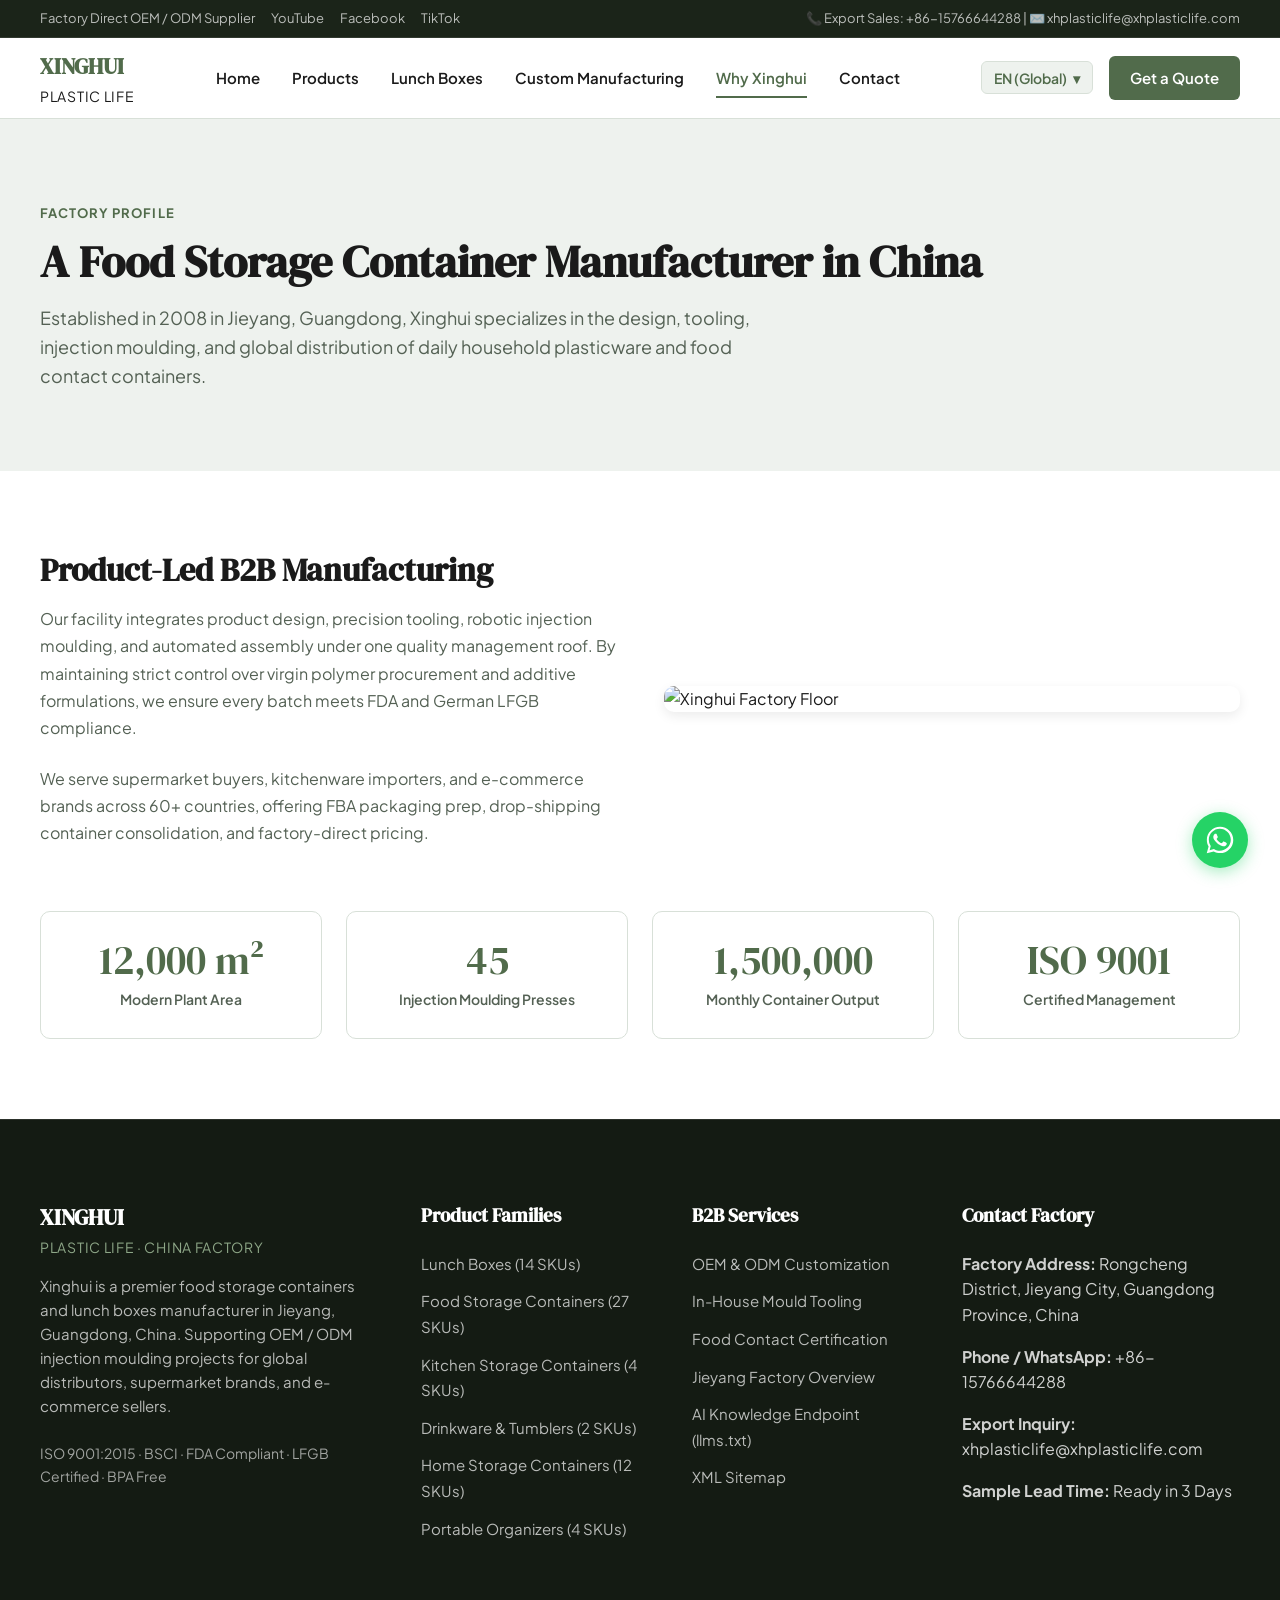
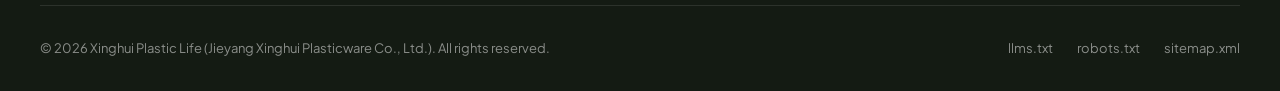
==== templates/b2b-factory-starter/about.html @ 5a9427ca "feat: initial release of renwork-web-create-skill v2.0.0" ====
<!DOCTYPE html>
<html lang="en">
<head>
  <meta charset="UTF-8">
  <meta name="viewport" content="width=device-width, initial-scale=1.0">
  <title>About Xinghui | Food Storage Container Manufacturer in China</title>
  <meta name="description" content="Learn about Xinghui Plastic Life, a food storage container manufacturer in Jieyang, Guangdong, China with 45 injection machines and certified ISO/FDA/LFGB facilities.">
  <link rel="canonical" href="https://www.xhplasticlife.com/about.html">
  <link rel="stylesheet" href="css/style.css">
</head>
<body>
  
    <!-- Top Utility Bar -->
    <div class="top-utility-bar">
      <div class="page-container top-utility-content">
        <div class="top-social-links">
          <span>Factory Direct OEM / ODM Supplier</span>
          <a href="https://www.youtube.com/@gdxinghui" target="_blank" rel="noopener" aria-label="YouTube">YouTube</a>
          <a href="https://www.facebook.com/profile.php?id=61577398111498" target="_blank" rel="noopener" aria-label="Facebook">Facebook</a>
          <a href="https://www.tiktok.com/@gdxinghui" target="_blank" rel="noopener" aria-label="TikTok">TikTok</a>
        </div>
        <div>
          <span>📞 Export Sales: +86-15766644288</span> | <span>✉️ xhplasticlife@xhplasticlife.com</span>
        </div>
      </div>
    </div>

    <!-- Main Sticky Header -->
    <header class="site-header">
      <div class="page-container site-header-inner">
        <a href="index.html" class="brand-logo-wrap" aria-label="Xinghui Plastic Life Home">
          <div class="brand-logo-text">
            XINGHUI
            <span>Plastic Life</span>
          </div>
        </a>

        <!-- Desktop Navigation -->
        <nav class="main-navigation" aria-label="Primary Navigation">
          <a href="index.html" class="nav-link ">Home</a>
          <a href="products.html" class="nav-link ">Products</a>
          <a href="lunch-boxes.html" class="nav-link ">Lunch Boxes</a>
          <a href="custom-solutions.html" class="nav-link ">Custom Manufacturing</a>
          <a href="about.html" class="nav-link active">Why Xinghui</a>
          <a href="contact.html" class="nav-link ">Contact</a>
        </nav>

        <!-- Header Actions: Multilingual & RFQ CTA -->
        <div class="header-actions">
          <div class="lang-dropdown" id="langSelector">
            <button class="lang-btn" aria-label="Select Language">
              <span>EN (Global)</span> ▾
            </button>
            <div class="lang-menu">
              <a href="#" data-lang="en">English (US/Global)</a>
              <a href="#" data-lang="ja">日本語 (Japan)</a>
              <a href="#" data-lang="ru">Русский (Russia)</a>
              <a href="#" data-lang="de">Deutsch (Germany)</a>
              <a href="#" data-lang="fr">Français (France)</a>
              <a href="#" data-lang="es">Español (Spain)</a>
              <a href="#" data-lang="ko">한국어 (Korea)</a>
            </div>
          </div>
          <a href="contact.html" class="btn btn-primary" style="padding: 0.55rem 1.25rem;">Get a Quote</a>
          <button class="mobile-toggle" id="mobileToggle" aria-label="Toggle navigation menu">
            <span></span>
            <span></span>
            <span></span>
          </button>
        </div>
      </div>
    </header>

    <!-- Mobile Drawer Navigation -->
    <div class="mobile-drawer" id="mobileDrawer">
      <div class="mobile-drawer-header">
        <div class="brand-logo-text">XINGHUI <span>Plastic Life</span></div>
        <button id="closeDrawer" style="background:none; border:none; font-size:1.5rem; cursor:pointer;" aria-label="Close menu">&times;</button>
      </div>
      <div class="mobile-nav-links">
        <a href="index.html">Home</a>
        <a href="products.html">All Products (63 SKUs)</a>
        <a href="lunch-boxes.html">Wholesale Lunch Boxes</a>
        <a href="custom-solutions.html">Custom Manufacturing</a>
        <a href="about.html">About Factory</a>
        <a href="contact.html">Get Quotation / RFQ</a>
      </div>
      <div style="margin-top: 2rem; padding-top: 1.5rem; border-top: 1px solid var(--color-border);">
        <p style="font-size: 0.875rem; color: var(--color-fg-muted); margin-bottom: 0.5rem;">Direct Export Desk:</p>
        <p><strong>+86-15766644288</strong></p>
        <p>xhplasticlife@xhplasticlife.com</p>
      </div>
    </div>
    

  <div class="surface-tint section-padding">
    <div class="page-container">
      <span class="eyebrow">Factory Profile</span>
      <h1 class="section-title">A Food Storage Container Manufacturer in China</h1>
      <p class="section-lead">
        Established in 2008 in Jieyang, Guangdong, Xinghui specializes in the design, tooling, injection moulding, and global distribution of daily household plasticware and food contact containers.
      </p>
    </div>
  </div>

  <div class="page-container section-padding">
    <div style="display:grid; grid-template-columns:1fr 1fr; gap:3rem; align-items:center;" class="sm:grid-cols-2">
      <div>
        <h2 class="section-title" style="font-size:2rem;">Product-Led B2B Manufacturing</h2>
        <p style="color:var(--color-fg-muted); line-height:1.7; margin-bottom:1.5rem;">
          Our facility integrates product design, precision tooling, robotic injection moulding, and automated assembly under one quality management roof. By maintaining strict control over virgin polymer procurement and additive formulations, we ensure every batch meets FDA and German LFGB compliance.
        </p>
        <p style="color:var(--color-fg-muted); line-height:1.7;">
          We serve supermarket buyers, kitchenware importers, and e-commerce brands across 60+ countries, offering FBA packaging prep, drop-shipping container consolidation, and factory-direct pricing.
        </p>
      </div>
      <div>
        <img src="https://xinghui-plastic-life-cdn.assetlayer.site/Food-Storage-Containers-Manufacturer-Xinghui-Factory.webp" alt="Xinghui Factory Floor" style="border-radius:var(--radius-md); box-shadow:var(--shadow-md);">
      </div>
    </div>

    <!-- Factory Metrics -->
    <div class="stats-banner" style="margin-top:4rem;">
      <div class="stat-box">
        <div class="stat-number">12,000 m²</div>
        <div class="stat-label">Modern Plant Area</div>
      </div>
      <div class="stat-box">
        <div class="stat-number">45</div>
        <div class="stat-label">Injection Moulding Presses</div>
      </div>
      <div class="stat-box">
        <div class="stat-number">1,500,000</div>
        <div class="stat-label">Monthly Container Output</div>
      </div>
      <div class="stat-box">
        <div class="stat-number">ISO 9001</div>
        <div class="stat-label">Certified Management</div>
      </div>
    </div>
  </div>

  
    <footer class="site-footer">
      <div class="page-container">
        <div class="footer-grid">
          <div class="footer-col">
            <div class="brand-logo-text" style="color: #fff; margin-bottom: 1rem;">
              XINGHUI
              <span style="color: var(--color-accent);">Plastic Life · China Factory</span>
            </div>
            <p style="font-size: 0.9375rem; line-height: 1.6; color: rgba(255,255,255,0.7); margin-bottom: 1.5rem;">
              Xinghui is a premier food storage containers and lunch boxes manufacturer in Jieyang, Guangdong, China. Supporting OEM / ODM injection moulding projects for global distributors, supermarket brands, and e-commerce sellers.
            </p>
            <div style="font-size: 0.875rem; color: rgba(255,255,255,0.6);">
              ISO 9001:2015 · BSCI · FDA Compliant · LFGB Certified · BPA Free
            </div>
          </div>

          <div class="footer-col">
            <h4>Product Families</h4>
            <ul>
              <li><a href="lunch-boxes.html">Lunch Boxes (14 SKUs)</a></li>
              <li><a href="products.html?cat=food-storage-containers">Food Storage Containers (27 SKUs)</a></li>
              <li><a href="products.html?cat=kitchen-storage-containers">Kitchen Storage Containers (4 SKUs)</a></li>
              <li><a href="products.html?cat=drinkware">Drinkware & Tumblers (2 SKUs)</a></li>
              <li><a href="products.html?cat=home-storage-containers">Home Storage Containers (12 SKUs)</a></li>
              <li><a href="products.html?cat=portable-organizers">Portable Organizers (4 SKUs)</a></li>
            </ul>
          </div>

          <div class="footer-col">
            <h4>B2B Services</h4>
            <ul>
              <li><a href="custom-solutions.html">OEM & ODM Customization</a></li>
              <li><a href="custom-solutions.html#tooling">In-House Mould Tooling</a></li>
              <li><a href="about.html#compliance">Food Contact Certification</a></li>
              <li><a href="about.html">Jieyang Factory Overview</a></li>
              <li><a href="llms.txt">AI Knowledge Endpoint (llms.txt)</a></li>
              <li><a href="sitemap.xml">XML Sitemap</a></li>
            </ul>
          </div>

          <div class="footer-col">
            <h4>Contact Factory</h4>
            <ul style="gap: 1rem;">
              <li><strong>Factory Address:</strong> Rongcheng District, Jieyang City, Guangdong Province, China</li>
              <li><strong>Phone / WhatsApp:</strong> +86-15766644288</li>
              <li><strong>Export Inquiry:</strong> xhplasticlife@xhplasticlife.com</li>
              <li><strong>Sample Lead Time:</strong> Ready in 3 Days</li>
            </ul>
          </div>
        </div>

        <div class="footer-bottom">
          <div>© 2026 Xinghui Plastic Life (Jieyang Xinghui Plasticware Co., Ltd.). All rights reserved.</div>
          <div style="display: flex; gap: 1.5rem;">
            <a href="llms.txt" style="color:inherit;">llms.txt</a>
            <a href="robots.txt" style="color:inherit;">robots.txt</a>
            <a href="sitemap.xml" style="color:inherit;">sitemap.xml</a>
          </div>
        </div>
      </div>
    </footer>

    <!-- WhatsApp Quick Contact Floating Button -->
    <a href="https://wa.me/8615766644288?text=Hello%20Xinghui%20Factory,%20I%20am%20interested%20in%20your%20food%20storage%20containers%20and%20lunch%20boxes." 
       class="whatsapp-float" target="_blank" rel="noopener" aria-label="Chat on WhatsApp">
      <svg width="32" height="32" viewBox="0 0 24 24" fill="currentColor">
        <path d="M12.04 2c-5.46 0-9.91 4.45-9.91 9.91 0 1.75.46 3.45 1.32 4.95L2.05 22l5.25-1.38c1.45.79 3.08 1.21 4.74 1.21 5.46 0 9.91-4.45 9.91-9.91 0-5.46-4.45-9.92-9.91-9.92zm0 18.15c-1.52 0-3.01-.41-4.31-1.18l-.31-.18-3.2.84.85-3.12-.2-.32a8.212 8.212 0 0 1-1.26-4.38c0-4.54 3.7-8.24 8.24-8.24 4.54 0 8.24 3.7 8.24 8.24 0 4.54-3.7 8.24-8.24 8.24zm4.52-6.17c-.25-.12-1.47-.72-1.7-.81-.23-.08-.39-.12-.56.12-.17.25-.64.81-.79.97-.14.17-.29.19-.54.06-.25-.12-1.05-.39-2-1.23-.74-.66-1.24-1.47-1.39-1.72-.14-.25-.02-.38.11-.5.11-.11.25-.29.37-.43.12-.14.17-.25.25-.41.08-.17.04-.31-.02-.43-.06-.12-.56-1.34-.76-1.84-.2-.48-.4-.42-.56-.43h-.47c-.17 0-.43.06-.66.31-.23.25-.87.85-.87 2.07 0 1.22.89 2.4 1.01 2.57.12.17 1.75 2.67 4.24 3.74.59.26 1.05.41 1.41.53.6.19 1.14.16 1.57.1.48-.07 1.47-.6 1.68-1.18.21-.58.21-1.07.15-1.18-.06-.12-.22-.19-.47-.31z"/>
      </svg>
    </a>
    <script src="js/main.js"></script>
    
</body>
</html>
---- templates/b2b-factory-starter/css/style.css ----
/* ==========================================================================
   Xinghui Plastic Life · 1:1 High-Fidelity Design System
   Source: https://www.xhplasticlife.com/
   Tokens: DM Serif Display, Olive Accent #516b4b, Warm Oatmeal #e9e9d2
   ========================================================================== */

@import url('https://fonts.googleapis.com/css2?family=DM+Serif+Display:ital@0;1&family=Plus+Jakarta+Sans:wght@400;500;600;700&display=swap');

:root {
  /* Colors */
  --color-accent-strong: #516b4b;
  --color-accent: #8da687;
  --color-accent-hover: #41563c;
  --color-sunken: #e9e9d2;
  --color-sand: #dddab3;
  --color-tint: #eef2ee;
  --color-light: #f7f7f7;
  --color-white: #ffffff;
  --color-fg: #1a1a1a;
  --color-fg-muted: #546154;
  --color-fg-subtle: #758375;
  --color-border: #d8e0d8;
  --color-border-subtle: #e5ece5;
  --color-overlay-dark: rgba(26, 26, 26, 0.65);

  /* Typography */
  --font-display: "DM Serif Display", Georgia, "Times New Roman", serif;
  --font-sans: "Plus Jakarta Sans", -apple-system, BlinkMacSystemFont, "Segoe UI", Roboto, sans-serif;
  --font-mono: ui-monospace, SFMono-Regular, Menlo, Monaco, Consolas, monospace;

  /* Layout */
  --max-width: 1280px;
  --header-height: 80px;
  --radius-sm: 6px;
  --radius-md: 10px;
  --radius-lg: 16px;
  --radius-full: 9999px;
  --shadow-sm: 0 1px 3px rgba(0, 0, 0, 0.05);
  --shadow-md: 0 4px 12px rgba(0, 0, 0, 0.08);
  --shadow-lg: 0 12px 30px rgba(0, 0, 0, 0.12);
  --transition: all 0.25s cubic-bezier(0.16, 1, 0.3, 1);
}

/* Base Reset */
*, *::before, *::after {
  box-sizing: border-box;
  margin: 0;
  padding: 0;
}

html {
  scroll-behavior: smooth;
  font-size: 16px;
  -webkit-text-size-adjust: 100%;
}

body {
  font-family: var(--font-sans);
  color: var(--color-fg);
  background-color: var(--color-white);
  line-height: 1.6;
  -webkit-font-smoothing: antialiased;
}

img {
  max-width: 100%;
  height: auto;
  display: block;
}

a {
  color: inherit;
  text-decoration: none;
  transition: var(--transition);
}

button, input, select, textarea {
  font-family: inherit;
  font-size: inherit;
}

/* Surface Classes */
.surface-media {
  background-color: #242f22;
  color: var(--color-white);
  position: relative;
}

.surface-sunken {
  background-color: var(--color-sunken);
  color: var(--color-fg);
}

.surface-tint {
  background-color: var(--color-tint);
  color: var(--color-fg);
}

.surface-light {
  background-color: var(--color-light);
  color: var(--color-fg);
}

.surface-white {
  background-color: var(--color-white);
  color: var(--color-fg);
}

.surface-dark {
  background-color: var(--color-accent-strong);
  color: var(--color-white);
}

/* Container Shell */
.section-shell, .page-container {
  max-width: var(--max-width);
  margin-left: auto;
  margin-right: auto;
  padding-left: 1.5rem;
  padding-right: 1.5rem;
}

@media (min-width: 1024px) {
  .section-shell, .page-container {
    padding-left: 2.5rem;
    padding-right: 2.5rem;
  }
}

.section-padding {
  padding-top: 5rem;
  padding-bottom: 5rem;
}

@media (max-width: 768px) {
  .section-padding {
    padding-top: 3.5rem;
    padding-bottom: 3.5rem;
  }
}

/* Typography Helpers */
.font-display {
  font-family: var(--font-display);
  font-weight: 400;
}

.eyebrow {
  display: inline-block;
  font-size: 0.8125rem;
  font-weight: 700;
  text-transform: uppercase;
  letter-spacing: 0.08em;
  color: var(--color-accent-strong);
  margin-bottom: 0.75rem;
}

.surface-media .eyebrow {
  color: var(--color-accent);
}

.section-title {
  font-family: var(--font-display);
  font-size: clamp(2rem, 3.5vw, 2.75rem);
  line-height: 1.2;
  color: var(--color-fg);
  margin-bottom: 1rem;
}

.surface-media .section-title {
  color: var(--color-white);
}

.section-lead {
  font-size: 1.125rem;
  color: var(--color-fg-muted);
  max-width: 720px;
  line-height: 1.6;
}

.surface-media .section-lead {
  color: rgba(255, 255, 255, 0.85);
}

/* Buttons */
.btn {
  display: inline-flex;
  align-items: center;
  justify-content: center;
  gap: 0.5rem;
  padding: 0.875rem 1.75rem;
  font-weight: 600;
  font-size: 0.9375rem;
  border-radius: var(--radius-sm);
  cursor: pointer;
  border: 1px solid transparent;
  transition: var(--transition);
}

.btn-primary {
  background-color: var(--color-accent-strong);
  color: var(--color-white);
}

.btn-primary:hover {
  background-color: var(--color-accent-hover);
  box-shadow: 0 4px 12px rgba(81, 107, 75, 0.3);
}

.btn-secondary {
  background-color: transparent;
  color: var(--color-white);
  border-color: rgba(255, 255, 255, 0.4);
}

.btn-secondary:hover {
  background-color: rgba(255, 255, 255, 0.1);
  border-color: var(--color-white);
}

.btn-outline {
  background-color: transparent;
  color: var(--color-accent-strong);
  border-color: var(--color-accent-strong);
}

.btn-outline:hover {
  background-color: var(--color-accent-strong);
  color: var(--color-white);
}

/* ==========================================================================
   Header & Utility Bar
   ========================================================================== */
.top-utility-bar {
  background-color: #1b2419;
  color: rgba(255, 255, 255, 0.7);
  font-size: 0.8125rem;
  padding: 0.5rem 0;
  border-bottom: 1px solid rgba(255, 255, 255, 0.1);
}

.top-utility-content {
  display: flex;
  justify-content: space-between;
  align-items: center;
}

.top-social-links {
  display: flex;
  align-items: center;
  gap: 1rem;
}

.top-social-links a:hover {
  color: var(--color-white);
}

.site-header {
  position: sticky;
  top: 0;
  z-index: 1000;
  background-color: rgba(255, 255, 255, 0.95);
  backdrop-filter: blur(10px);
  border-bottom: 1px solid var(--color-border);
  transition: var(--transition);
}

.site-header-inner {
  display: flex;
  align-items: center;
  justify-content: space-between;
  height: var(--header-height);
}

.brand-logo-wrap {
  display: flex;
  align-items: center;
  gap: 0.75rem;
}

.brand-logo-text {
  font-family: var(--font-display);
  font-size: 1.4rem;
  color: var(--color-accent-strong);
  font-weight: 700;
  letter-spacing: -0.01em;
}

.brand-logo-text span {
  color: var(--color-fg);
  font-family: var(--font-sans);
  font-weight: 400;
  font-size: 0.875rem;
  display: block;
  letter-spacing: 0.05em;
  text-transform: uppercase;
}

.main-navigation {
  display: none;
}

@media (min-width: 1024px) {
  .main-navigation {
    display: flex;
    align-items: center;
    gap: 2rem;
  }
}

.nav-link {
  font-size: 0.9375rem;
  font-weight: 600;
  color: var(--color-fg);
  position: relative;
  padding: 0.5rem 0;
}

.nav-link:hover, .nav-link.active {
  color: var(--color-accent-strong);
}

.nav-link.active::after {
  content: "";
  position: absolute;
  bottom: 0;
  left: 0;
  width: 100%;
  height: 2px;
  background-color: var(--color-accent-strong);
}

.header-actions {
  display: flex;
  align-items: center;
  gap: 1rem;
}

/* Language Selector Dropdown */
.lang-dropdown {
  position: relative;
}

.lang-btn {
  display: flex;
  align-items: center;
  gap: 0.35rem;
  background: var(--color-tint);
  border: 1px solid var(--color-border);
  padding: 0.4rem 0.75rem;
  border-radius: var(--radius-sm);
  font-size: 0.875rem;
  font-weight: 600;
  cursor: pointer;
  color: var(--color-accent-strong);
}

.lang-menu {
  position: absolute;
  right: 0;
  top: calc(100% + 0.5rem);
  background: var(--color-white);
  border: 1px solid var(--color-border);
  border-radius: var(--radius-md);
  box-shadow: var(--shadow-md);
  min-width: 140px;
  padding: 0.5rem 0;
  display: none;
  flex-direction: column;
  z-index: 100;
}

.lang-dropdown:hover .lang-menu,
.lang-dropdown:focus-within .lang-menu {
  display: flex;
}

.lang-menu a {
  padding: 0.4rem 1rem;
  font-size: 0.875rem;
  color: var(--color-fg);
}

.lang-menu a:hover {
  background-color: var(--color-tint);
  color: var(--color-accent-strong);
}

/* Mobile Hamburger Toggle */
.mobile-toggle {
  display: flex;
  flex-direction: column;
  justify-content: center;
  gap: 5px;
  width: 32px;
  height: 32px;
  background: transparent;
  border: none;
  cursor: pointer;
}

@media (min-width: 1024px) {
  .mobile-toggle {
    display: none;
  }
}

.mobile-toggle span {
  display: block;
  height: 2px;
  width: 100%;
  background-color: var(--color-fg);
  border-radius: 2px;
  transition: var(--transition);
}

/* Mobile Drawer */
.mobile-drawer {
  position: fixed;
  top: 0;
  left: 0;
  width: 100%;
  height: 100vh;
  background: var(--color-white);
  z-index: 2000;
  padding: 2rem 1.5rem;
  transform: translateX(-100%);
  transition: transform 0.3s ease-in-out;
  overflow-y: auto;
}

.mobile-drawer.open {
  transform: translateX(0);
}

.mobile-drawer-header {
  display: flex;
  justify-content: space-between;
  align-items: center;
  margin-bottom: 2rem;
  padding-bottom: 1rem;
  border-bottom: 1px solid var(--color-border);
}

.mobile-nav-links {
  display: flex;
  flex-direction: column;
  gap: 1.25rem;
}

.mobile-nav-links a {
  font-size: 1.25rem;
  font-weight: 600;
  color: var(--color-fg);
}

/* ==========================================================================
   Hero Section
   ========================================================================== */
.home-hero {
  position: relative;
  min-height: 640px;
  display: flex;
  align-items: center;
  background: linear-gradient(135deg, rgba(27, 36, 25, 0.92) 0%, rgba(36, 47, 34, 0.85) 100%),
              url('https://xinghui-plastic-life-cdn.assetlayer.site/Wholesale-Food-Storage-Containers-Manufacturer-Xinghui-banner.webp') center/cover no-repeat;
  padding: 5rem 0;
}

.hero-grid {
  display: grid;
  grid-template-columns: 1fr;
  gap: 3rem;
  align-items: center;
}

@media (min-width: 1024px) {
  .hero-grid {
    grid-template-columns: 1.15fr 0.85fr;
  }
}

.hero-content h1 {
  font-family: var(--font-display);
  font-size: clamp(2.5rem, 5vw, 3.75rem);
  line-height: 1.15;
  color: var(--color-white);
  margin-bottom: 1.5rem;
}

.hero-lead {
  font-size: 1.1875rem;
  line-height: 1.65;
  color: rgba(255, 255, 255, 0.9);
  margin-bottom: 2rem;
  max-width: 620px;
}

.hero-cta-group {
  display: flex;
  flex-wrap: wrap;
  gap: 1rem;
  margin-bottom: 3rem;
}

/* Certification Badges Grid */
.hero-badges-wrap {
  border-top: 1px solid rgba(255, 255, 255, 0.15);
  padding-top: 1.5rem;
}

.hero-badges-title {
  font-size: 0.8125rem;
  text-transform: uppercase;
  letter-spacing: 0.05em;
  color: rgba(255, 255, 255, 0.6);
  margin-bottom: 1rem;
}

.hero-badges-list {
  display: flex;
  flex-wrap: wrap;
  gap: 1rem;
  align-items: center;
}

.hero-badge-pill {
  background: rgba(255, 255, 255, 0.1);
  backdrop-filter: blur(5px);
  border: 1px solid rgba(255, 255, 255, 0.2);
  border-radius: var(--radius-full);
  padding: 0.35rem 0.85rem;
  font-size: 0.8125rem;
  font-weight: 600;
  color: var(--color-white);
}

.hero-preview-card {
  background: rgba(255, 255, 255, 0.08);
  backdrop-filter: blur(12px);
  border: 1px solid rgba(255, 255, 255, 0.2);
  border-radius: var(--radius-lg);
  padding: 1.5rem;
  box-shadow: var(--shadow-lg);
}

.hero-preview-img {
  border-radius: var(--radius-md);
  overflow: hidden;
  box-shadow: var(--shadow-md);
}

/* ==========================================================================
   Trust Bridge (4-Column Bento Ribbon)
   ========================================================================== */
.trust-bridge {
  border-bottom: 1px solid var(--color-border);
}

.trust-bridge-grid {
  display: grid;
  grid-template-columns: 1fr;
  gap: 2rem;
  padding: 3.5rem 0;
}

@media (min-width: 640px) {
  .trust-bridge-grid {
    grid-template-columns: repeat(2, 1fr);
  }
}

@media (min-width: 1024px) {
  .trust-bridge-grid {
    grid-template-columns: repeat(4, 1fr);
    gap: 2.5rem;
  }
}

.trust-item {
  position: relative;
}

.trust-item-icon {
  width: 44px;
  height: 44px;
  border-radius: var(--radius-md);
  background: rgba(81, 107, 75, 0.12);
  color: var(--color-accent-strong);
  display: flex;
  align-items: center;
  justify-content: center;
  margin-bottom: 1rem;
}

.trust-item h3 {
  font-family: var(--font-display);
  font-size: 1.35rem;
  line-height: 1.3;
  color: var(--color-fg);
  margin-bottom: 0.5rem;
}

.trust-item p {
  font-size: 0.9375rem;
  color: var(--color-fg-muted);
  line-height: 1.55;
}

/* ==========================================================================
   Product Families Showcase (6 Cards)
   ========================================================================== */
.families-grid {
  display: grid;
  grid-template-columns: 1fr;
  gap: 1.5rem;
  margin-top: 3rem;
}

@media (min-width: 640px) {
  .families-grid {
    grid-template-columns: repeat(2, 1fr);
  }
}

@media (min-width: 1024px) {
  .families-grid {
    grid-template-columns: repeat(3, 1fr);
  }
}

.family-card {
  position: relative;
  background: var(--color-light);
  border: 1px solid var(--color-border);
  border-radius: var(--radius-md);
  overflow: hidden;
  transition: var(--transition);
  display: flex;
  flex-direction: column;
}

.family-card:hover {
  transform: translateY(-4px);
  box-shadow: var(--shadow-md);
  border-color: var(--color-accent);
}

.family-card-img-wrap {
  aspect-ratio: 4/3;
  background: var(--color-white);
  overflow: hidden;
  display: flex;
  align-items: center;
  justify-content: center;
  padding: 1.5rem;
}

.family-card-img-wrap img {
  width: 100%;
  height: 100%;
  object-fit: contain;
  transition: transform 0.4s ease;
}

.family-card:hover .family-card-img-wrap img {
  transform: scale(1.05);
}

.family-card-body {
  padding: 1.5rem;
  display: flex;
  flex-direction: column;
  flex-grow: 1;
  background: var(--color-white);
  border-top: 1px solid var(--color-border-subtle);
}

.family-card-title {
  font-family: var(--font-display);
  font-size: 1.35rem;
  margin-bottom: 0.5rem;
  color: var(--color-fg);
}

.family-card-action {
  margin-top: auto;
  padding-top: 1rem;
  display: flex;
  align-items: center;
  justify-content: space-between;
  font-size: 0.875rem;
  font-weight: 600;
  color: var(--color-accent-strong);
}

/* ==========================================================================
   Product Catalogue & 63-SKU Filter Section
   ========================================================================== */
.catalogue-layout {
  display: grid;
  grid-template-columns: 1fr;
  gap: 2.5rem;
  margin-top: 2.5rem;
}

@media (min-width: 1024px) {
  .catalogue-layout {
    grid-template-columns: 280px 1fr;
  }
}

.catalogue-sidebar {
  background: var(--color-light);
  border: 1px solid var(--color-border);
  border-radius: var(--radius-md);
  padding: 1.75rem;
  height: fit-content;
  position: sticky;
  top: 100px;
}

.catalogue-search input {
  width: 100%;
  padding: 0.75rem 1rem;
  border: 1px solid var(--color-border);
  border-radius: var(--radius-sm);
  background: var(--color-white);
  margin-top: 0.5rem;
  margin-bottom: 1.5rem;
}

.catalogue-search input:focus {
  outline: none;
  border-color: var(--color-accent-strong);
  box-shadow: 0 0 0 3px rgba(81, 107, 75, 0.15);
}

.catalogue-category-list {
  display: flex;
  flex-direction: column;
  gap: 0.35rem;
}

.cat-btn {
  display: flex;
  align-items: center;
  justify-content: space-between;
  padding: 0.65rem 0.85rem;
  border-radius: var(--radius-sm);
  background: transparent;
  border: none;
  text-align: left;
  font-size: 0.9375rem;
  font-weight: 500;
  color: var(--color-fg);
  cursor: pointer;
  transition: var(--transition);
}

.cat-btn:hover {
  background: rgba(81, 107, 75, 0.08);
  color: var(--color-accent-strong);
}

.cat-btn.active {
  background: var(--color-accent-strong);
  color: var(--color-white);
  font-weight: 600;
}

.cat-count {
  font-size: 0.8125rem;
  opacity: 0.8;
  font-family: var(--font-mono);
}

.catalogue-results-meta {
  display: flex;
  align-items: center;
  justify-content: space-between;
  margin-bottom: 1.5rem;
  padding-bottom: 0.75rem;
  border-bottom: 1px solid var(--color-border);
}

.catalogue-product-grid {
  display: grid;
  grid-template-columns: 1fr;
  gap: 1.5rem;
}

@media (min-width: 640px) {
  .catalogue-product-grid {
    grid-template-columns: repeat(2, 1fr);
  }
}

@media (min-width: 1200px) {
  .catalogue-product-grid {
    grid-template-columns: repeat(3, 1fr);
  }
}

.catalogue-product-card {
  background: var(--color-white);
  border: 1px solid var(--color-border);
  border-radius: var(--radius-md);
  overflow: hidden;
  transition: var(--transition);
  display: flex;
  flex-direction: column;
}

.catalogue-product-card:hover {
  transform: translateY(-3px);
  border-color: var(--color-accent-strong);
  box-shadow: var(--shadow-md);
}

.catalogue-card-img-wrap {
  aspect-ratio: 1;
  background: #fbfbfb;
  padding: 1.5rem;
  display: flex;
  align-items: center;
  justify-content: center;
  overflow: hidden;
}

.catalogue-card-img-wrap img {
  width: 100%;
  height: 100%;
  object-fit: contain;
  transition: transform 0.3s ease;
}

.catalogue-product-card:hover .catalogue-card-img-wrap img {
  transform: scale(1.06);
}

.catalogue-card-body {
  padding: 1.25rem;
  display: flex;
  flex-direction: column;
  flex-grow: 1;
  border-top: 1px solid var(--color-border-subtle);
}

.catalogue-card-title {
  font-size: 1.05rem;
  font-weight: 600;
  line-height: 1.4;
  color: var(--color-fg);
  margin-bottom: 0.5rem;
  display: -webkit-box;
  -webkit-line-clamp: 2;
  -webkit-box-orient: vertical;
  overflow: hidden;
}

.catalogue-card-meta {
  display: flex;
  flex-wrap: wrap;
  gap: 0.4rem;
  margin-top: auto;
  padding-top: 0.75rem;
}

.catalogue-tag {
  background: var(--color-tint);
  color: var(--color-accent-strong);
  font-size: 0.75rem;
  font-weight: 600;
  padding: 0.2rem 0.5rem;
  border-radius: var(--radius-sm);
}

/* ==========================================================================
   Customization Process Section
   ========================================================================== */
.process-grid {
  display: grid;
  grid-template-columns: 1fr;
  gap: 1.5rem;
  margin-top: 3rem;
}

@media (min-width: 640px) {
  .process-grid {
    grid-template-columns: repeat(2, 1fr);
  }
}

@media (min-width: 1024px) {
  .process-grid {
    grid-template-columns: repeat(4, 1fr);
  }
}

.process-card {
  background: var(--color-white);
  border: 1px solid var(--color-border);
  border-radius: var(--radius-md);
  padding: 2rem 1.5rem;
  position: relative;
}

.process-step-num {
  font-family: var(--font-mono);
  font-size: 1.5rem;
  font-weight: 700;
  color: var(--color-accent);
  margin-bottom: 1rem;
}

.process-card h3 {
  font-family: var(--font-display);
  font-size: 1.3rem;
  margin-bottom: 0.75rem;
}

.process-card p {
  font-size: 0.9375rem;
  color: var(--color-fg-muted);
}

/* ==========================================================================
   Factory Capabilities & Profile
   ========================================================================== */
.stats-banner {
  display: grid;
  grid-template-columns: repeat(2, 1fr);
  gap: 1.5rem;
  margin-top: 2.5rem;
}

@media (min-width: 1024px) {
  .stats-banner {
    grid-template-columns: repeat(4, 1fr);
  }
}

.stat-box {
  background: var(--color-white);
  border: 1px solid var(--color-border);
  border-radius: var(--radius-md);
  padding: 1.75rem;
  text-align: center;
}

.stat-number {
  font-family: var(--font-display);
  font-size: 2.5rem;
  color: var(--color-accent-strong);
  line-height: 1;
  margin-bottom: 0.5rem;
}

.stat-label {
  font-size: 0.875rem;
  color: var(--color-fg-muted);
  font-weight: 600;
}

/* Partner Logo Grid */
.partner-grid {
  display: grid;
  grid-template-columns: repeat(2, 1fr);
  gap: 1.5rem;
  align-items: center;
  margin-top: 3rem;
}

@media (min-width: 640px) {
  .partner-grid {
    grid-template-columns: repeat(4, 1fr);
  }
}

@media (min-width: 1024px) {
  .partner-grid {
    grid-template-columns: repeat(8, 1fr);
  }
}

.partner-logo-item {
  background: var(--color-white);
  border: 1px solid var(--color-border);
  border-radius: var(--radius-md);
  padding: 1.25rem;
  display: flex;
  align-items: center;
  justify-content: center;
  height: 80px;
}

.partner-logo-item img {
  max-height: 40px;
  width: auto;
  filter: grayscale(100%);
  opacity: 0.7;
  transition: var(--transition);
}

.partner-logo-item:hover img {
  filter: grayscale(0%);
  opacity: 1;
}

/* ==========================================================================
   FAQ Accordion
   ========================================================================== */
.faq-list {
  max-width: 840px;
  margin: 3rem auto 0;
  display: flex;
  flex-direction: column;
  gap: 1rem;
}

.faq-item {
  background: var(--color-white);
  border: 1px solid var(--color-border);
  border-radius: var(--radius-md);
  overflow: hidden;
  transition: var(--transition);
}

.faq-question {
  display: flex;
  align-items: center;
  justify-content: space-between;
  padding: 1.5rem;
  cursor: pointer;
  font-weight: 600;
  font-size: 1.125rem;
  user-select: none;
}

.faq-question::-webkit-details-marker {
  display: none;
}

.faq-icon {
  width: 24px;
  height: 24px;
  display: flex;
  align-items: center;
  justify-content: center;
  transition: transform 0.3s ease;
  color: var(--color-accent-strong);
}

details[open] .faq-icon {
  transform: rotate(180deg);
}

.faq-answer {
  padding: 0 1.5rem 1.5rem;
  color: var(--color-fg-muted);
  font-size: 1rem;
  line-height: 1.65;
  border-top: 1px solid var(--color-border-subtle);
  padding-top: 1rem;
}

/* ==========================================================================
   B2B RFQ Lead Magnet & Closer
   ========================================================================== */
.rfq-box {
  background: var(--color-light);
  border: 1px solid var(--color-border);
  border-radius: var(--radius-lg);
  padding: 2.5rem;
  margin-top: 3rem;
  box-shadow: var(--shadow-sm);
}

@media (min-width: 1024px) {
  .rfq-box-grid {
    display: grid;
    grid-template-columns: 1fr 1.25fr;
    gap: 3.5rem;
  }
}

.rfq-form {
  display: grid;
  grid-template-columns: 1fr;
  gap: 1.25rem;
}

@media (min-width: 640px) {
  .rfq-form.two-col {
    grid-template-columns: 1fr 1fr;
  }
}

.form-group {
  display: flex;
  flex-direction: column;
  gap: 0.4rem;
}

.form-label {
  font-size: 0.875rem;
  font-weight: 600;
  color: var(--color-fg);
}

.form-control {
  padding: 0.75rem 1rem;
  border: 1px solid var(--color-border);
  border-radius: var(--radius-sm);
  background: var(--color-white);
  transition: var(--transition);
}

.form-control:focus {
  outline: none;
  border-color: var(--color-accent-strong);
  box-shadow: 0 0 0 3px rgba(81, 107, 75, 0.15);
}

/* ==========================================================================
   Footer
   ========================================================================== */
.site-footer {
  background-color: #141b13;
  color: rgba(255, 255, 255, 0.8);
  padding: 5rem 0 2rem;
  border-top: 1px solid rgba(255, 255, 255, 0.1);
}

.footer-grid {
  display: grid;
  grid-template-columns: 1fr;
  gap: 3rem;
  margin-bottom: 4rem;
}

@media (min-width: 640px) {
  .footer-grid {
    grid-template-columns: repeat(2, 1fr);
  }
}

@media (min-width: 1024px) {
  .footer-grid {
    grid-template-columns: 1.5fr 1fr 1fr 1.25fr;
  }
}

.footer-col h4 {
  font-family: var(--font-display);
  font-size: 1.2rem;
  color: var(--color-white);
  margin-bottom: 1.25rem;
}

.footer-col ul {
  list-style: none;
  display: flex;
  flex-direction: column;
  gap: 0.75rem;
}

.footer-col a {
  font-size: 0.9375rem;
  color: rgba(255, 255, 255, 0.7);
}

.footer-col a:hover {
  color: var(--color-white);
  padding-left: 4px;
}

.footer-bottom {
  display: flex;
  flex-direction: column;
  gap: 1rem;
  align-items: center;
  justify-content: space-between;
  padding-top: 2rem;
  border-top: 1px solid rgba(255, 255, 255, 0.1);
  font-size: 0.8125rem;
  color: rgba(255, 255, 255, 0.5);
}

@media (min-width: 768px) {
  .footer-bottom {
    flex-direction: row;
  }
}

/* WhatsApp Floating Button */
.whatsapp-float {
  position: fixed;
  bottom: 2rem;
  right: 2rem;
  background-color: #25d366;
  color: white;
  width: 56px;
  height: 56px;
  border-radius: 50%;
  display: flex;
  align-items: center;
  justify-content: center;
  box-shadow: 0 4px 16px rgba(37, 211, 102, 0.4);
  z-index: 999;
  transition: transform 0.3s ease;
}

.whatsapp-float:hover {
  transform: scale(1.1);
}
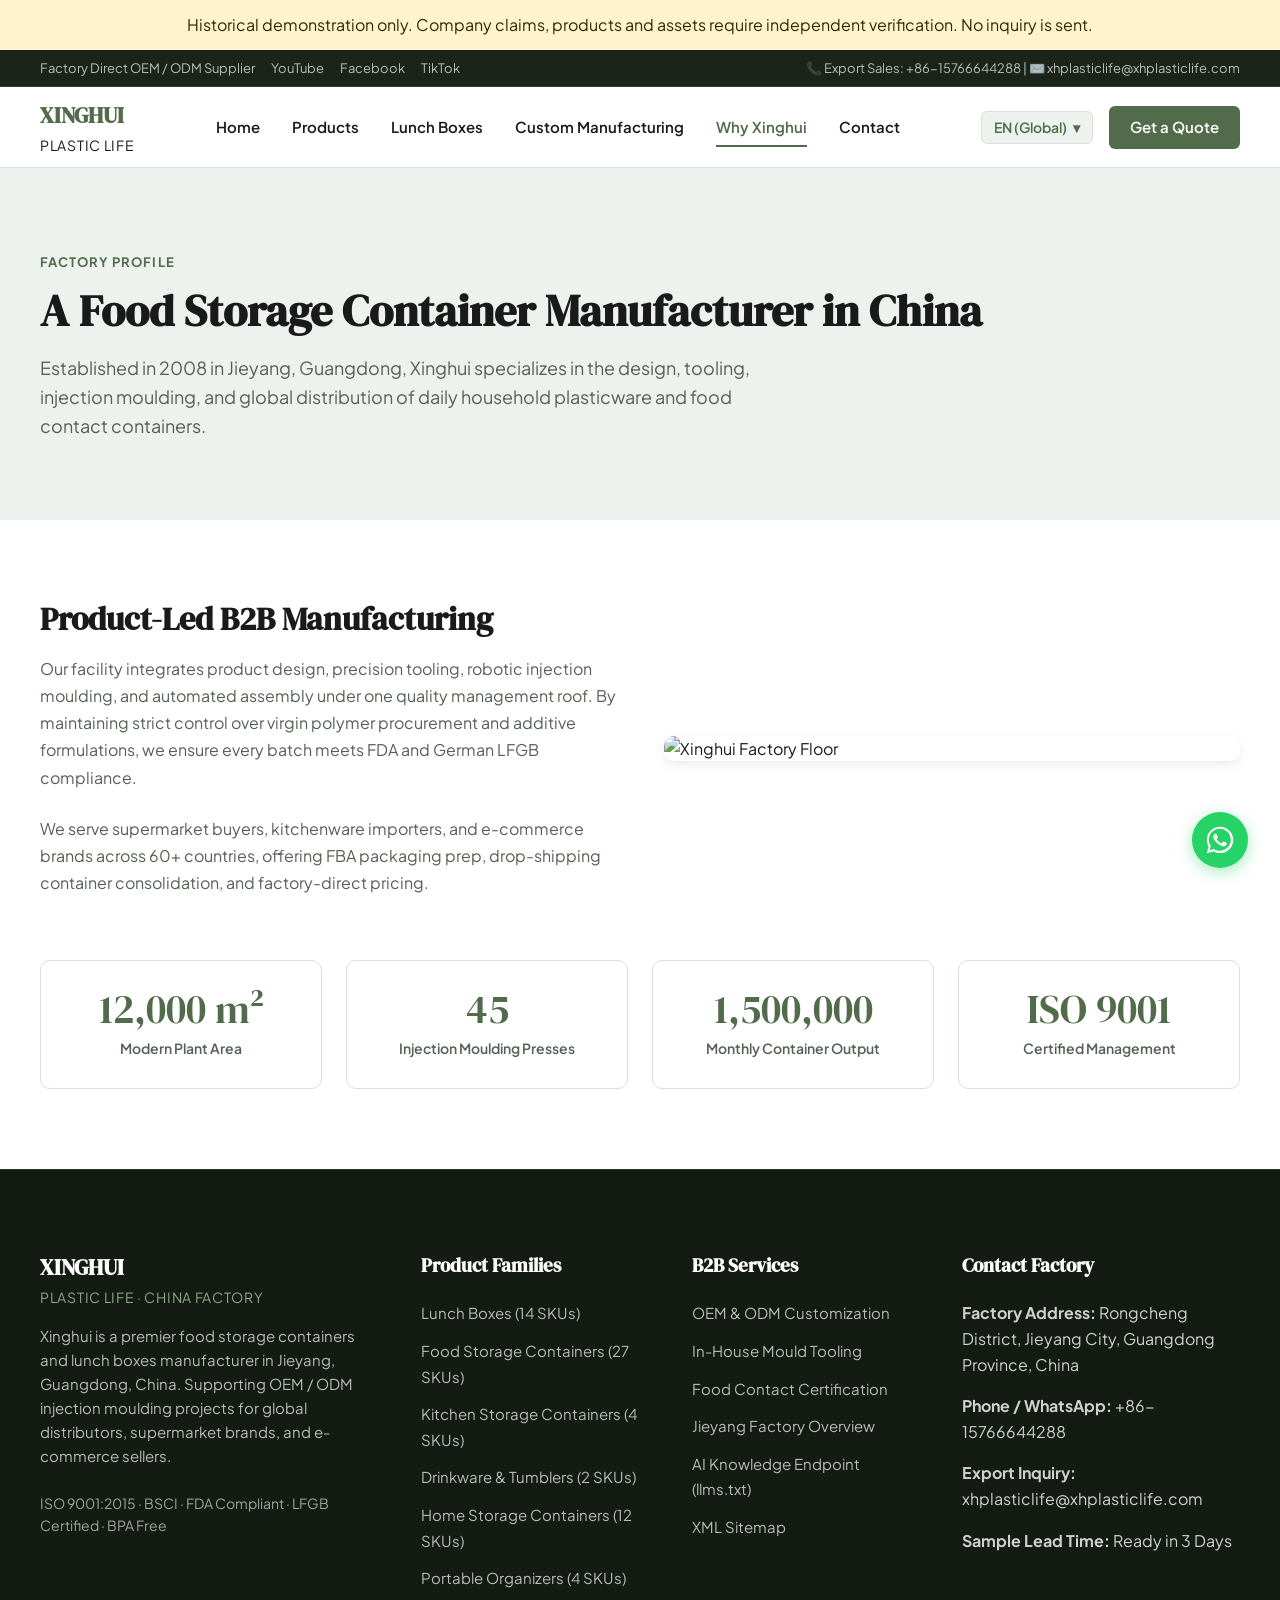
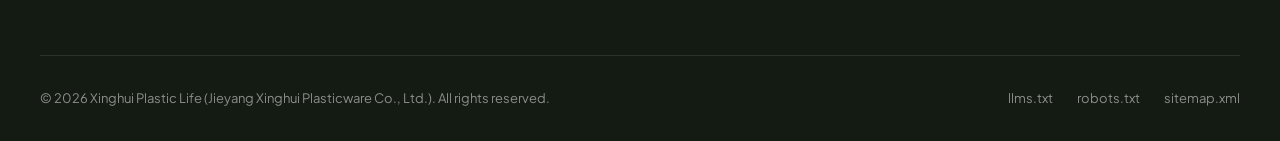
==== commit 0b6feeff: "Rebuild skill around evidence, original sites and measured SEO/GEO" ====
--- a/templates/b2b-factory-starter/about.html
+++ b/templates/b2b-factory-starter/about.html
@@ -1,14 +1,18 @@
 <!DOCTYPE html>
 <html lang="en">
 <head>
+  <meta name="robots" content="noindex, nofollow">
   <meta charset="UTF-8">
   <meta name="viewport" content="width=device-width, initial-scale=1.0">
   <title>About Xinghui | Food Storage Container Manufacturer in China</title>
   <meta name="description" content="Learn about Xinghui Plastic Life, a food storage container manufacturer in Jieyang, Guangdong, China with 45 injection machines and certified ISO/FDA/LFGB facilities.">
-  <link rel="canonical" href="https://www.xhplasticlife.com/about.html">
+    <!-- Default Site Protection (from b2b-global-brand-site-master) -->
+  <meta http-equiv="X-Frame-Options" content="DENY">
+  <meta http-equiv="Content-Security-Policy" content="frame-ancestors 'none';">
   <link rel="stylesheet" href="css/style.css">
 </head>
 <body>
+<aside role="note" style="padding:12px;text-align:center;background:#fff3cd;color:#332701">Historical demonstration only. Company claims, products and assets require independent verification. No inquiry is sent.</aside>
   
     <!-- Top Utility Bar -->
     <div class="top-utility-bar">
@@ -51,15 +55,7 @@
             <button class="lang-btn" aria-label="Select Language">
               <span>EN (Global)</span> ▾
             </button>
-            <div class="lang-menu">
-              <a href="#" data-lang="en">English (US/Global)</a>
-              <a href="#" data-lang="ja">日本語 (Japan)</a>
-              <a href="#" data-lang="ru">Русский (Russia)</a>
-              <a href="#" data-lang="de">Deutsch (Germany)</a>
-              <a href="#" data-lang="fr">Français (France)</a>
-              <a href="#" data-lang="es">Español (Spain)</a>
-              <a href="#" data-lang="ko">한국어 (Korea)</a>
-            </div>
+            <div class="lang-menu">English demonstration only</div>
           </div>
           <a href="contact.html" class="btn btn-primary" style="padding: 0.55rem 1.25rem;">Get a Quote</a>
           <button class="mobile-toggle" id="mobileToggle" aria-label="Toggle navigation menu">
@@ -211,6 +207,7 @@
       </svg>
     </a>
     <script src="js/main.js"></script>
+    <script type="module" src="js/sourcing_estimator.js"></script>
     
 </body>
 </html>
